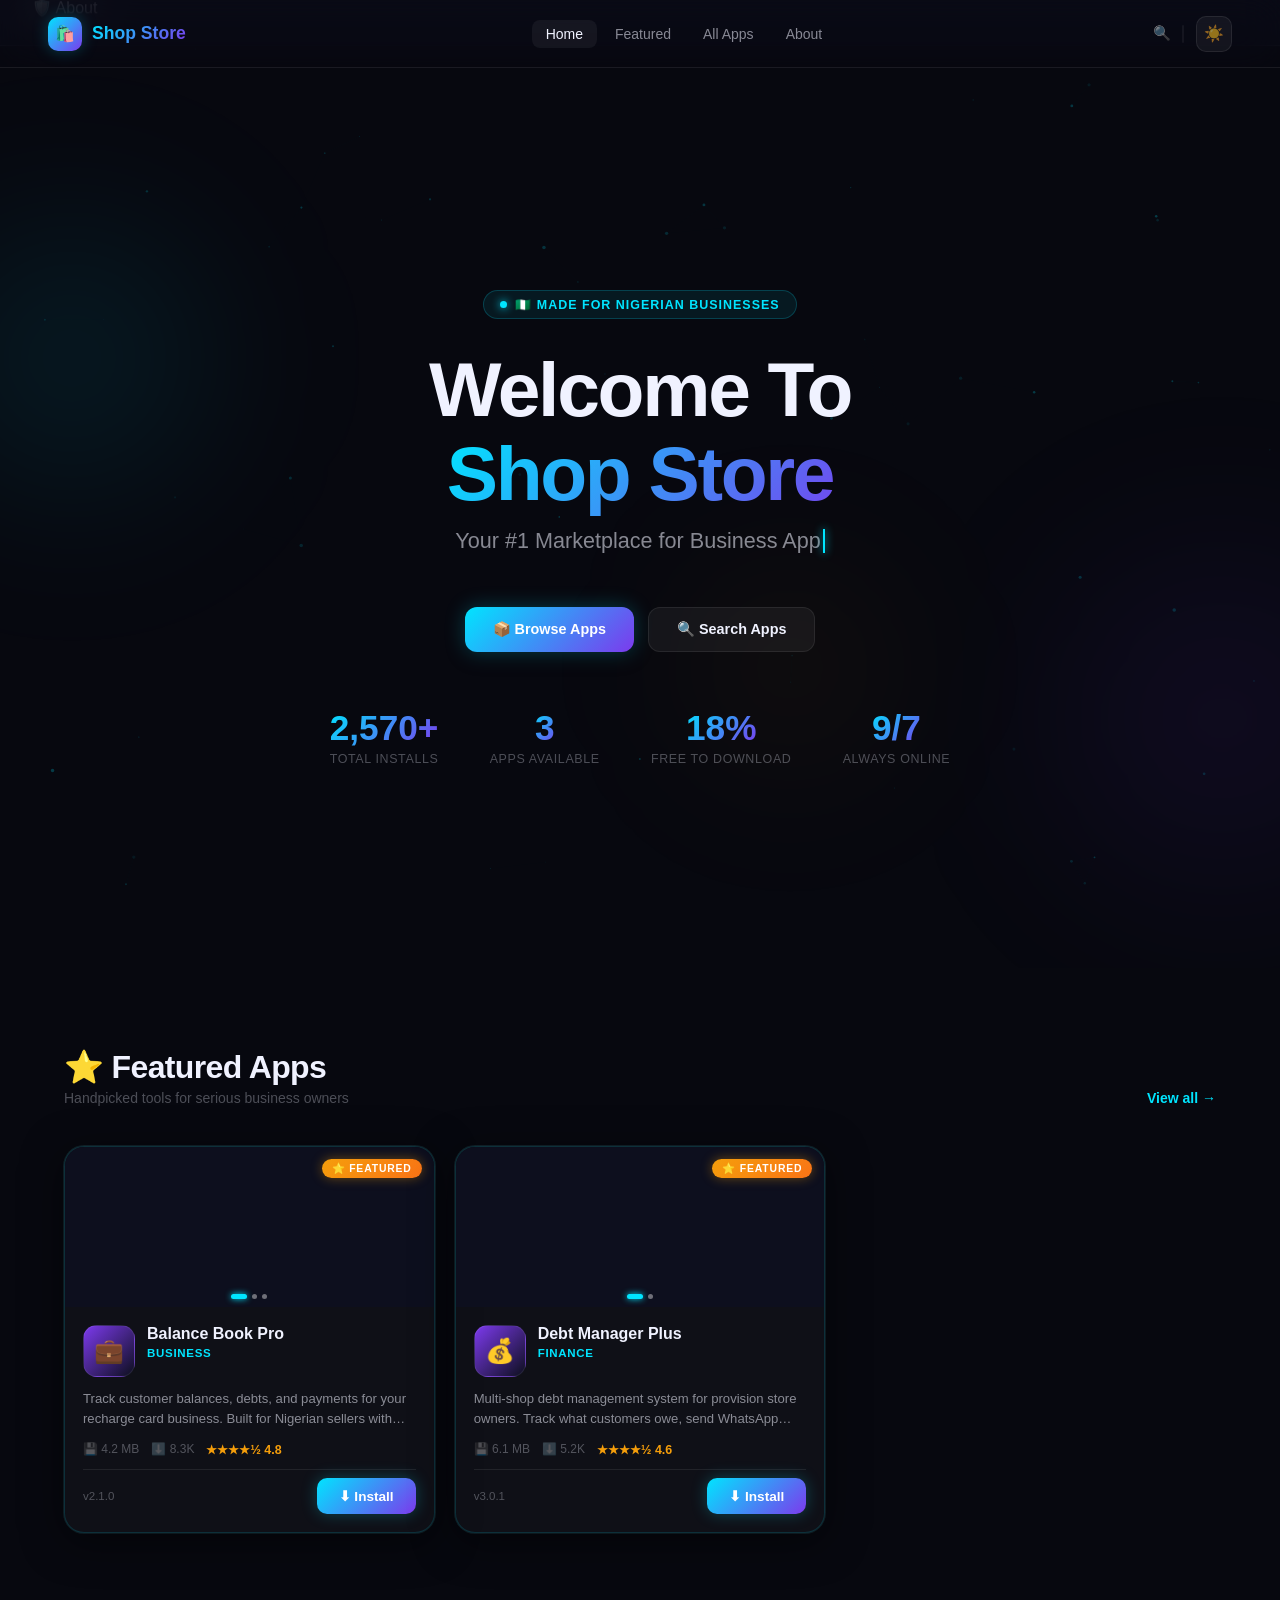
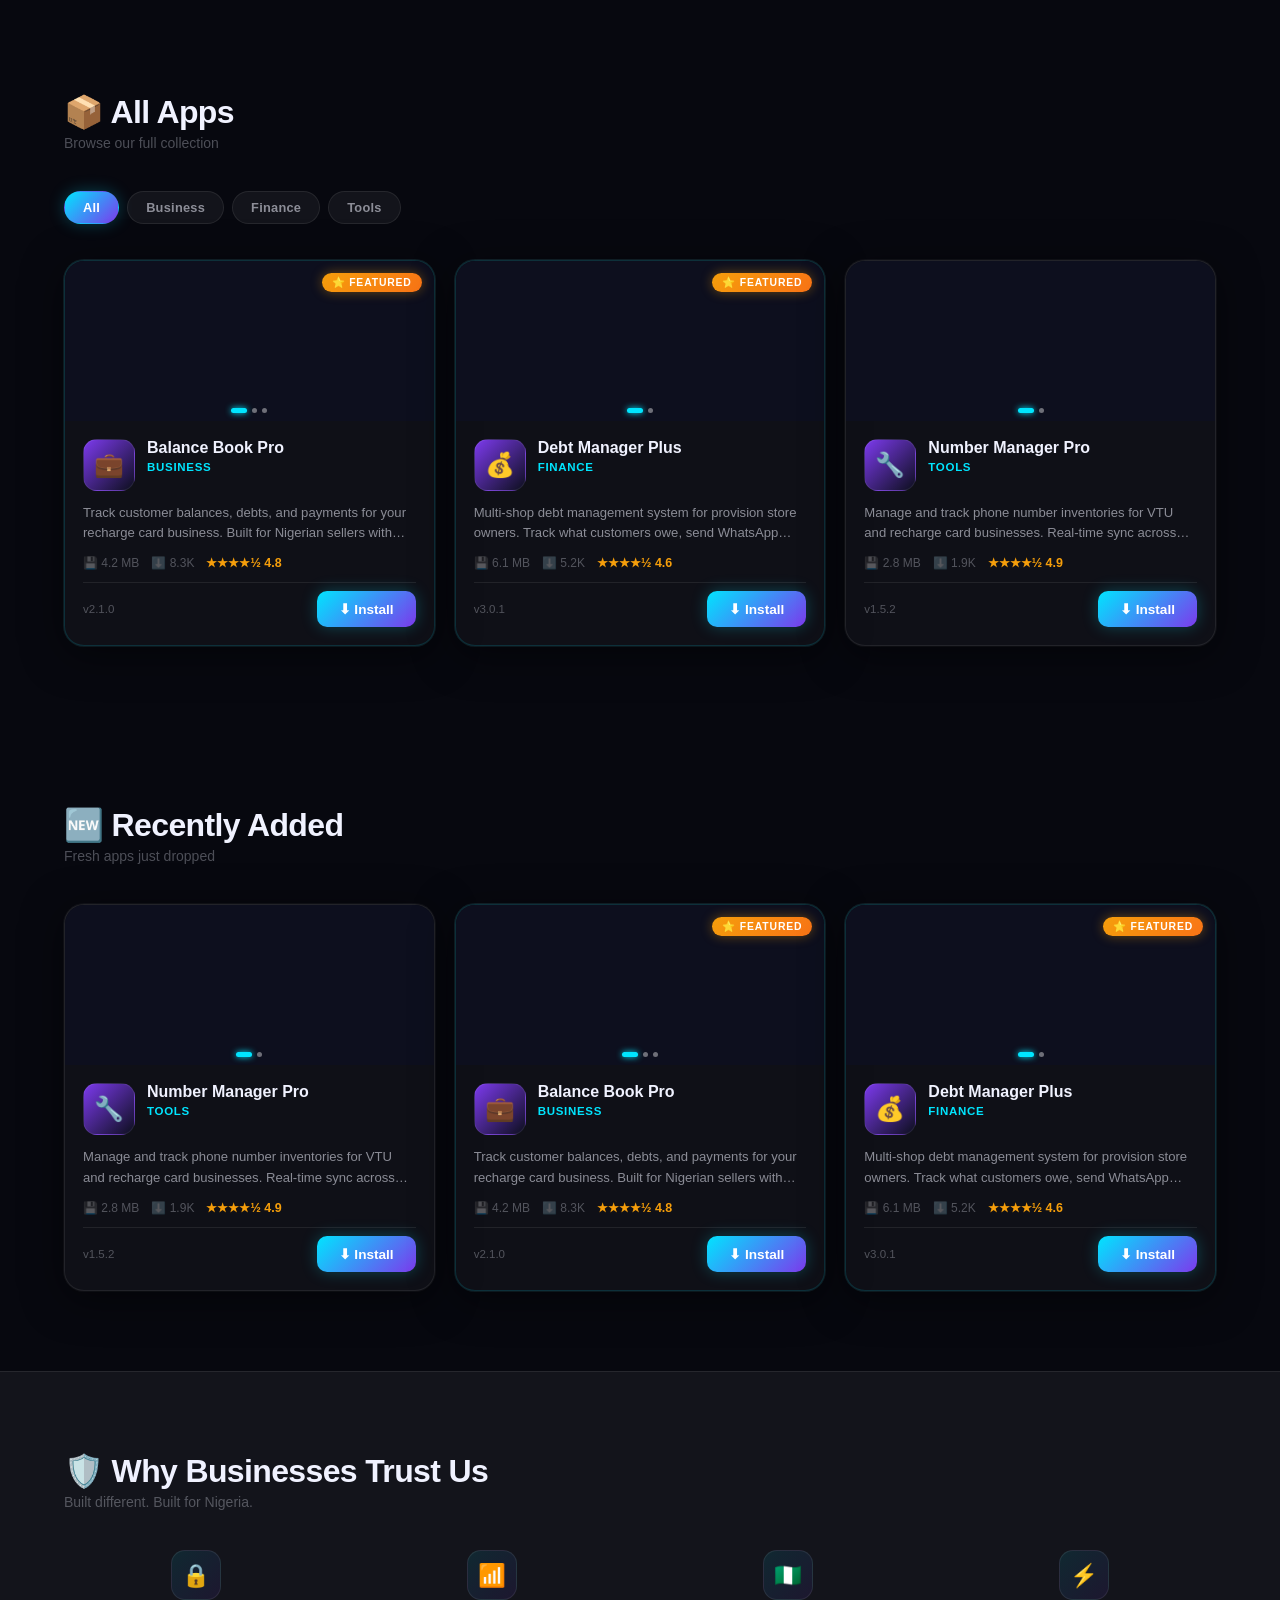
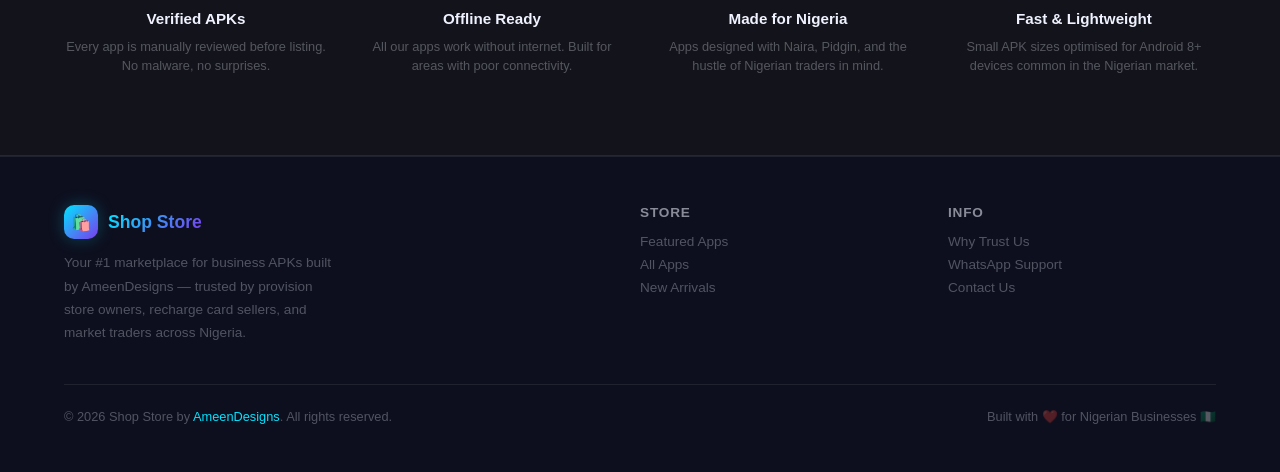
==== index.html @ 2172cccf "Add files via upload" ====
<!DOCTYPE html>
<html lang="en" data-theme="dark">
<head>
  <meta charset="UTF-8" />
  <meta name="viewport" content="width=device-width, initial-scale=1.0" />
  <title>Shop Store — Premium APK Marketplace</title>
  <meta name="description" content="Download trusted business apps for Nigerian provision shop owners, recharge card sellers, and market traders. Fast. Offline-ready. Built for you." />
  <meta name="theme-color" content="#07080f" />

  <!-- PWA / Open Graph -->
  <link rel="manifest" href="./manifest.json" />
  <meta property="og:title" content="Shop Store — Premium APK Marketplace" />
  <meta property="og:description" content="Download trusted business apps built for Nigerian entrepreneurs." />
  <meta property="og:type" content="website" />

  <!-- Favicon -->
  <link rel="icon" href="data:image/svg+xml,<svg xmlns='http://www.w3.org/2000/svg' viewBox='0 0 100 100'><text y='.9em' font-size='90'>🛍️</text></svg>" />

  <!-- Stylesheet -->
  <link rel="stylesheet" href="./assets/css/main.css" />

  <style>
    /* Spin keyframe for install button */
    @keyframes spin { to { transform: rotate(360deg); } }
    /* Upload toast (used in admin) */
    .upload-toast { display:none; padding:12px 18px; border-radius:10px; font-size:0.85rem; font-weight:600; margin-top:16px; }
    .upload-toast.success { background:rgba(16,185,129,0.12); border:1px solid rgba(16,185,129,0.3); color:#10b981; }
    .upload-toast.error { background:rgba(239,68,68,0.12); border:1px solid rgba(239,68,68,0.3); color:#ef4444; }
    /* JSON output */
    #json-output-wrap { display:none; margin-top:20px; }
    #json-output { background:#0a0c16; border:1px solid rgba(0,229,255,0.15); border-radius:10px; padding:16px; font-family:'Share Tech Mono',monospace; font-size:0.75rem; color:#00e5ff; white-space:pre-wrap; word-break:break-all; max-height:300px; overflow-y:auto; }
  </style>
</head>
<body>

<!-- ─── LOADING SCREEN ─── -->
<div id="loading-screen">
  <div class="loader-logo">🛍️ Shop Store</div>
  <div class="loader-bar-wrap"><div class="loader-bar"></div></div>
  <div class="loader-text">Loading marketplace…</div>
</div>

<!-- ─── BACKGROUND CANVAS ─── -->
<canvas id="bg-canvas" aria-hidden="true"></canvas>

<!-- ─── NAVBAR ─── -->
<nav class="navbar" role="navigation" aria-label="Main navigation">
  <div class="nav-brand">
    <div class="nav-logo" aria-hidden="true">🛍️</div>
    <span class="nav-name">Shop Store</span>
  </div>

  <ul class="nav-links" role="list">
    <li><a href="#hero" class="active">Home</a></li>
    <li><a href="#featured">Featured</a></li>
    <li><a href="#all-apps">All Apps</a></li>
    <li><a href="#trust">About</a></li>
  </ul>

  <div class="nav-right">
    <div class="nav-search-wrap">
      <input type="text" class="nav-search" id="nav-search-input" placeholder="Search apps… (Ctrl+K)" aria-label="Search apps" />
      <button class="btn-search open-search" aria-label="Open search">🔍</button>
    </div>
    <button class="btn-theme" aria-label="Toggle theme">☀️</button>
    <button class="hamburger" aria-label="Toggle mobile menu" aria-expanded="false">
      <span></span><span></span><span></span>
    </button>
  </div>
</nav>

<!-- ─── MOBILE NAV ─── -->
<div class="mobile-nav" aria-hidden="true">
  <a href="#hero">🏠 Home</a>
  <a href="#featured">⭐ Featured</a>
  <a href="#all-apps">📦 All Apps</a>
  <a href="#trust">🛡️ About</a>
</div>

<!-- ─── MAIN CONTENT ─── -->
<main>

  <!-- ═══ HERO SECTION ═══ -->
  <section class="hero" id="hero" aria-label="Hero section">
    <div class="hero-orb hero-orb-1" aria-hidden="true"></div>
    <div class="hero-orb hero-orb-2" aria-hidden="true"></div>
    <div class="hero-orb hero-orb-3" aria-hidden="true"></div>

    <div class="hero-badge">
      <span class="hero-badge-dot" aria-hidden="true"></span>
      🇳🇬 Made for Nigerian Businesses
    </div>

    <h1 class="hero-title">
      Welcome To<br>
      <span class="gradient-text">Shop Store</span>
    </h1>

    <p class="hero-typewriter" aria-live="polite">
      <span id="typewriter-text"></span><span class="typewriter-cursor" aria-hidden="true"></span>
    </p>

    <div class="hero-actions">
      <a href="#all-apps" class="btn btn-primary">
        📦 Browse Apps
      </a>
      <button class="btn btn-ghost open-search">
        🔍 Search Apps
      </button>
    </div>

    <div class="hero-stats" aria-label="Store statistics">
      <div class="stat-item">
        <span class="stat-num" data-counter="15420" data-suffix="+">0</span>
        <span class="stat-label">Total Installs</span>
      </div>
      <div class="stat-item">
        <span class="stat-num" data-counter="3" data-suffix="">0</span>
        <span class="stat-label">Apps Available</span>
      </div>
      <div class="stat-item">
        <span class="stat-num" data-counter="100" data-suffix="%">0</span>
        <span class="stat-label">Free to Download</span>
      </div>
      <div class="stat-item">
        <span class="stat-num" data-counter="24" data-suffix="/7">0</span>
        <span class="stat-label">Always Online</span>
      </div>
    </div>
  </section>

  <!-- ═══ FEATURED APPS ═══ -->
  <section id="featured" aria-labelledby="featured-heading">
    <div class="section-header">
      <div>
        <h2 class="section-title" id="featured-heading">⭐ Featured Apps</h2>
        <p class="section-subtitle">Handpicked tools for serious business owners</p>
      </div>
      <a href="#all-apps" class="section-link">View all →</a>
    </div>
    <div class="apps-grid" id="featured-grid" aria-label="Featured apps grid">
      <!-- Dynamically populated -->
    </div>
  </section>

  <!-- ═══ ALL APPS ═══ -->
  <section id="all-apps" aria-labelledby="all-apps-heading">
    <div class="section-header">
      <div>
        <h2 class="section-title" id="all-apps-heading">📦 All Apps</h2>
        <p class="section-subtitle">Browse our full collection</p>
      </div>
    </div>

    <!-- Category Filter -->
    <div class="category-filter" role="group" aria-label="Filter apps by category">
      <!-- Dynamically populated -->
    </div>

    <div class="apps-grid" id="apps-grid" aria-label="All apps grid">
      <!-- Dynamically populated -->
    </div>
  </section>

  <!-- ═══ RECENTLY ADDED ═══ -->
  <section id="recent" aria-labelledby="recent-heading">
    <div class="section-header">
      <div>
        <h2 class="section-title" id="recent-heading">🆕 Recently Added</h2>
        <p class="section-subtitle">Fresh apps just dropped</p>
      </div>
    </div>
    <div class="apps-grid" id="recent-grid" aria-label="Recently added apps">
      <!-- Dynamically populated -->
    </div>
  </section>

  <!-- ═══ TRUST SECTION ═══ -->
  <section id="trust" class="trust-section" aria-labelledby="trust-heading">
    <div class="section-header">
      <div>
        <h2 class="section-title" id="trust-heading">🛡️ Why Businesses Trust Us</h2>
        <p class="section-subtitle">Built different. Built for Nigeria.</p>
      </div>
    </div>
    <div class="trust-grid" role="list">
      <div class="trust-item" role="listitem">
        <div class="trust-icon" aria-hidden="true">🔒</div>
        <div class="trust-title">Verified APKs</div>
        <p class="trust-desc">Every app is manually reviewed before listing. No malware, no surprises.</p>
      </div>
      <div class="trust-item" role="listitem">
        <div class="trust-icon" aria-hidden="true">📶</div>
        <div class="trust-title">Offline Ready</div>
        <p class="trust-desc">All our apps work without internet. Built for areas with poor connectivity.</p>
      </div>
      <div class="trust-item" role="listitem">
        <div class="trust-icon" aria-hidden="true">🇳🇬</div>
        <div class="trust-title">Made for Nigeria</div>
        <p class="trust-desc">Apps designed with Naira, Pidgin, and the hustle of Nigerian traders in mind.</p>
      </div>
      <div class="trust-item" role="listitem">
        <div class="trust-icon" aria-hidden="true">⚡</div>
        <div class="trust-title">Fast & Lightweight</div>
        <p class="trust-desc">Small APK sizes optimised for Android 8+ devices common in the Nigerian market.</p>
      </div>
    </div>
  </section>

</main>

<!-- ─── FOOTER ─── -->
<footer>
  <div class="footer-grid">
    <div class="footer-brand">
      <div class="nav-brand">
        <div class="nav-logo" aria-hidden="true">🛍️</div>
        <span class="nav-name">Shop Store</span>
      </div>
      <p>Your #1 marketplace for business APKs built by AmeenDesigns — trusted by provision store owners, recharge card sellers, and market traders across Nigeria.</p>
    </div>
    <div class="footer-col">
      <h4>Store</h4>
      <a href="#featured">Featured Apps</a>
      <a href="#all-apps">All Apps</a>
      <a href="#recent">New Arrivals</a>
    </div>
    <div class="footer-col">
      <h4>Info</h4>
      <a href="#trust">Why Trust Us</a>
      <a href="https://wa.me/2348000000000" target="_blank" rel="noopener">WhatsApp Support</a>
      <a href="mailto:support@shopstore.ng">Contact Us</a>
    </div>
  </div>
  <div class="footer-bottom">
    <span>© 2026 Shop Store by <a href="https://ameendesigns.com" target="_blank" rel="noopener">AmeenDesigns</a>. All rights reserved.</span>
    <span>Built with ❤️ for Nigerian Businesses 🇳🇬</span>
  </div>
</footer>

<!-- ─── SEARCH OVERLAY ─── -->
<div id="search-overlay" class="search-overlay" role="dialog" aria-modal="true" aria-label="Search apps">
  <div class="search-modal">
    <div class="search-input-wrap">
      <span class="search-icon" aria-hidden="true">🔍</span>
      <input type="text" id="search-main-input" placeholder="Search apps by name, category, or tag…" autocomplete="off" aria-label="Search query" />
    </div>
    <div id="search-results" class="search-results" aria-live="polite" aria-label="Search results">
      <p class="search-empty">Start typing to search apps…</p>
    </div>
  </div>
</div>

<!-- ─── TOAST CONTAINER ─── -->
<div id="toast-container" aria-live="polite" aria-label="Notifications"></div>

<!-- ─── SCRIPTS ─── -->
<script src="./assets/js/main.js"></script>

</body>
</html>
---- assets/css/main.css ----
/* ============================================
   SHOP STORE - Main Stylesheet
   Premium Animated APK Marketplace
   AmeenDesigns © 2026
   ============================================ */

@import url('https://fonts.googleapis.com/css2?family=Fruktur:ital@0;1&family=Metamorphous&display=swap');

/* ─── CSS VARIABLES ─── */
:root {
  --bg-primary: #07080f;
  --bg-secondary: #0d0f1e;
  --bg-card: rgba(255, 255, 255, 0.035);
  --bg-card-hover: rgba(255, 255, 255, 0.065);
  --surface: rgba(255, 255, 255, 0.05);
  --surface-border: rgba(255, 255, 255, 0.08);

  --accent: #00e5ff;
  --accent-glow: rgba(0, 229, 255, 0.25);
  --accent-2: #7c3aed;
  --accent-2-glow: rgba(124, 58, 237, 0.3);
  --accent-3: #f59e0b;
  --success: #10b981;
  --danger: #ef4444;

  --text-primary: #f0f2ff;
  --text-secondary: rgba(240, 242, 255, 0.55);
  --text-muted: rgba(240, 242, 255, 0.3);

  --font-display: 'Syne', sans-serif;
  --font-body: 'DM Sans', sans-serif;

  --radius-sm: 8px;
  --radius-md: 14px;
  --radius-lg: 20px;
  --radius-xl: 28px;

  --shadow-card: 0 8px 40px rgba(0, 0, 0, 0.5), 0 0 0 1px rgba(255,255,255,0.05);
  --shadow-glow: 0 0 30px var(--accent-glow), 0 0 60px rgba(0, 229, 255, 0.1);

  --transition: all 0.3s cubic-bezier(0.4, 0, 0.2, 1);
  --transition-slow: all 0.6s cubic-bezier(0.4, 0, 0.2, 1);

  --nav-height: 68px;
}

/* LIGHT MODE */
[data-theme="light"] {
  --bg-primary: #f4f6fc;
  --bg-secondary: #eaecf8;
  --bg-card: rgba(255, 255, 255, 0.7);
  --bg-card-hover: rgba(255, 255, 255, 0.95);
  --surface: rgba(0, 0, 0, 0.04);
  --surface-border: rgba(0, 0, 0, 0.08);
  --text-primary: #0d0f1e;
  --text-secondary: rgba(13, 15, 30, 0.6);
  --text-muted: rgba(13, 15, 30, 0.35);
  --shadow-card: 0 4px 30px rgba(0,0,0,0.1), 0 0 0 1px rgba(0,0,0,0.05);
}

/* ─── RESET & BASE ─── */
*, *::before, *::after { box-sizing: border-box; margin: 0; padding: 0; }
html { scroll-behavior: smooth; font-size: 16px; }
body {
  font-family: var(--font-body);
  background: var(--bg-primary);
  color: var(--text-primary);
  min-height: 100vh;
  overflow-x: hidden;
  transition: background 0.4s, color 0.4s;
}
img { max-width: 100%; display: block; }
a { text-decoration: none; color: inherit; }
ul { list-style: none; }
button { cursor: pointer; border: none; background: none; font-family: var(--font-body); }
input, select, textarea { font-family: var(--font-body); }

/* ─── SCROLLBAR ─── */
::-webkit-scrollbar { width: 5px; }
::-webkit-scrollbar-track { background: var(--bg-secondary); }
::-webkit-scrollbar-thumb { background: var(--accent-2); border-radius: 10px; }
::-webkit-scrollbar-thumb:hover { background: var(--accent); }

/* ─── LOADING SCREEN ─── */
#loading-screen {
  position: fixed;
  inset: 0;
  background: var(--bg-primary);
  z-index: 9999;
  display: flex;
  flex-direction: column;
  align-items: center;
  justify-content: center;
  gap: 24px;
  transition: opacity 0.6s ease, visibility 0.6s ease;
}
#loading-screen.hidden {
  opacity: 0;
  visibility: hidden;
  pointer-events: none;
}
.loader-logo {
  font-family: var(--font-display);
  font-size: 2rem;
  font-weight: 800;
  background: linear-gradient(135deg, var(--accent), var(--accent-2));
  -webkit-background-clip: text;
  -webkit-text-fill-color: transparent;
  background-clip: text;
  animation: pulse-logo 1.5s ease-in-out infinite;
}
@keyframes pulse-logo {
  0%, 100% { opacity: 1; }
  50% { opacity: 0.5; }
}
.loader-bar-wrap {
  width: 220px;
  height: 3px;
  background: var(--surface-border);
  border-radius: 10px;
  overflow: hidden;
}
.loader-bar {
  height: 100%;
  width: 0%;
  background: linear-gradient(90deg, var(--accent), var(--accent-2));
  border-radius: 10px;
  animation: load-bar 1.8s ease forwards;
  box-shadow: 0 0 12px var(--accent-glow);
}
@keyframes load-bar {
  0% { width: 0%; }
  40% { width: 60%; }
  80% { width: 85%; }
  100% { width: 100%; }
}
.loader-text {
  font-size: 0.75rem;
  color: var(--text-muted);
  letter-spacing: 0.15em;
  text-transform: uppercase;
  animation: blink 1s step-end infinite;
}
@keyframes blink { 50% { opacity: 0; } }

/* ─── BACKGROUND PARTICLES ─── */
#bg-canvas {
  position: fixed;
  inset: 0;
  z-index: 0;
  pointer-events: none;
  opacity: 0.4;
}

/* ─── NAVBAR ─── */
.navbar {
  position: fixed;
  top: 0; left: 0; right: 0;
  height: var(--nav-height);
  z-index: 100;
  padding: 0 clamp(16px, 4vw, 48px);
  display: flex;
  align-items: center;
  justify-content: space-between;
  background: rgba(7, 8, 15, 0.6);
  backdrop-filter: blur(20px);
  -webkit-backdrop-filter: blur(20px);
  border-bottom: 1px solid var(--surface-border);
  transition: var(--transition);
}
[data-theme="light"] .navbar {
  background: rgba(244, 246, 252, 0.7);
}
.nav-brand {
  display: flex;
  align-items: center;
  gap: 10px;
}
.nav-logo {
  width: 34px;
  height: 34px;
  background: linear-gradient(135deg, var(--accent), var(--accent-2));
  border-radius: 10px;
  display: flex;
  align-items: center;
  justify-content: center;
  font-size: 1rem;
  box-shadow: 0 0 16px var(--accent-glow);
  animation: logo-float 4s ease-in-out infinite;
}
@keyframes logo-float {
  0%, 100% { transform: translateY(0); box-shadow: 0 0 16px var(--accent-glow); }
  50% { transform: translateY(-3px); box-shadow: 0 0 28px var(--accent-glow); }
}
.nav-name {
  font-family: var(--font-display);
  font-weight: 800;
  font-size: 1.1rem;
  background: linear-gradient(135deg, var(--accent), var(--accent-2));
  -webkit-background-clip: text;
  -webkit-text-fill-color: transparent;
  background-clip: text;
}
.nav-links {
  display: flex;
  align-items: center;
  gap: 4px;
}
.nav-links a {
  padding: 6px 14px;
  border-radius: 8px;
  font-size: 0.875rem;
  font-weight: 500;
  color: var(--text-secondary);
  transition: var(--transition);
}
.nav-links a:hover, .nav-links a.active {
  color: var(--text-primary);
  background: var(--surface);
}
.nav-right {
  display: flex;
  align-items: center;
  gap: 12px;
}
.btn-theme {
  width: 36px; height: 36px;
  border-radius: 10px;
  background: var(--surface);
  border: 1px solid var(--surface-border);
  color: var(--text-secondary);
  display: flex; align-items: center; justify-content: center;
  font-size: 1rem;
  transition: var(--transition);
}
.btn-theme:hover {
  color: var(--accent);
  border-color: var(--accent);
  box-shadow: 0 0 12px var(--accent-glow);
}
.nav-search-wrap {
  position: relative;
  display: flex;
  align-items: center;
}
.nav-search {
  width: 0;
  padding: 0;
  border: 1px solid transparent;
  background: var(--surface);
  border-radius: 10px;
  color: var(--text-primary);
  font-size: 0.875rem;
  transition: var(--transition-slow);
  overflow: hidden;
}
.nav-search.open {
  width: 220px;
  padding: 8px 36px 8px 14px;
  border-color: var(--accent);
  box-shadow: 0 0 12px var(--accent-glow);
}
.nav-search::placeholder { color: var(--text-muted); }
.btn-search {
  position: absolute;
  right: 8px;
  width: 28px; height: 28px;
  display: flex; align-items: center; justify-content: center;
  color: var(--text-secondary);
  font-size: 0.9rem;
  transition: var(--transition);
}
.btn-search:hover { color: var(--accent); }
.hamburger {
  display: none;
  flex-direction: column;
  gap: 5px;
  padding: 6px;
  border-radius: 8px;
  background: var(--surface);
}
.hamburger span {
  width: 20px; height: 2px;
  background: var(--text-primary);
  border-radius: 2px;
  transition: var(--transition);
  display: block;
}

/* ─── MOBILE NAV DRAWER ─── */
.mobile-nav {
  position: fixed;
  top: var(--nav-height); left: 0; right: 0;
  background: var(--bg-secondary);
  border-bottom: 1px solid var(--surface-border);
  padding: 16px;
  display: flex;
  flex-direction: column;
  gap: 4px;
  transform: translateY(-110%);
  transition: var(--transition-slow);
  z-index: 99;
  backdrop-filter: blur(20px);
}
.mobile-nav.open { transform: translateY(0); }
.mobile-nav a {
  padding: 12px 16px;
  border-radius: 10px;
  font-weight: 500;
  color: var(--text-secondary);
  transition: var(--transition);
}
.mobile-nav a:hover { background: var(--surface); color: var(--text-primary); }

/* ─── MAIN LAYOUT ─── */
main {
  position: relative;
  z-index: 1;
  padding-top: var(--nav-height);
}

/* ─── HERO SECTION ─── */
.hero {
  min-height: 100vh;
  display: flex;
  flex-direction: column;
  align-items: center;
  justify-content: center;
  text-align: center;
  padding: 80px clamp(16px, 5vw, 80px) 60px;
  position: relative;
  overflow: hidden;
}
.hero-badge {
  display: inline-flex;
  align-items: center;
  gap: 8px;
  padding: 6px 16px;
  background: rgba(0, 229, 255, 0.08);
  border: 1px solid rgba(0, 229, 255, 0.2);
  border-radius: 100px;
  font-size: 0.78rem;
  font-weight: 600;
  letter-spacing: 0.08em;
  color: var(--accent);
  text-transform: uppercase;
  margin-bottom: 28px;
  animation: badge-in 0.6s ease both;
}
.hero-badge-dot {
  width: 7px; height: 7px;
  background: var(--accent);
  border-radius: 50%;
  animation: ping 1.5s ease infinite;
  box-shadow: 0 0 8px var(--accent);
}
@keyframes ping {
  0%, 100% { transform: scale(1); opacity: 1; }
  50% { transform: scale(1.4); opacity: 0.6; }
}
@keyframes badge-in {
  from { opacity: 0; transform: translateY(20px); }
  to { opacity: 1; transform: translateY(0); }
}
.hero-title {
  font-family: var(--font-display);
  font-size: clamp(2.4rem, 6vw, 5rem);
  font-weight: 800;
  line-height: 1.1;
  letter-spacing: -0.03em;
  margin-bottom: 12px;
  animation: hero-title-in 0.8s ease both 0.2s;
}
@keyframes hero-title-in {
  from { opacity: 0; transform: translateY(30px); }
  to { opacity: 1; transform: translateY(0); }
}
.hero-title .gradient-text {
  background: linear-gradient(135deg, var(--accent) 0%, var(--accent-2) 60%, var(--accent-3) 100%);
  -webkit-background-clip: text;
  -webkit-text-fill-color: transparent;
  background-clip: text;
  background-size: 200% auto;
  animation: gradient-shift 4s ease infinite;
}
@keyframes gradient-shift {
  0% { background-position: 0% center; }
  50% { background-position: 100% center; }
  100% { background-position: 0% center; }
}
.hero-typewriter {
  font-size: clamp(1rem, 2.5vw, 1.35rem);
  color: var(--text-secondary);
  font-weight: 400;
  min-height: 2em;
  margin-bottom: 36px;
  animation: hero-title-in 0.8s ease both 0.4s;
}
.typewriter-cursor {
  display: inline-block;
  width: 2px;
  height: 1.1em;
  background: var(--accent);
  margin-left: 2px;
  vertical-align: text-bottom;
  animation: cursor-blink 0.8s step-end infinite;
  box-shadow: 0 0 8px var(--accent);
}
@keyframes cursor-blink { 0%, 100% { opacity: 1; } 50% { opacity: 0; } }

.hero-actions {
  display: flex;
  gap: 14px;
  flex-wrap: wrap;
  justify-content: center;
  margin-bottom: 56px;
  animation: hero-title-in 0.8s ease both 0.5s;
}

/* ─── BUTTONS ─── */
.btn {
  display: inline-flex;
  align-items: center;
  gap: 8px;
  padding: 13px 28px;
  border-radius: 12px;
  font-size: 0.9rem;
  font-weight: 600;
  transition: var(--transition);
  position: relative;
  overflow: hidden;
}
.btn::after {
  content: '';
  position: absolute;
  inset: 0;
  background: rgba(255,255,255,0.08);
  opacity: 0;
  transition: var(--transition);
}
.btn:hover::after { opacity: 1; }

.btn-primary {
  background: linear-gradient(135deg, var(--accent), var(--accent-2));
  color: #fff;
  box-shadow: 0 0 20px var(--accent-glow), 0 4px 20px rgba(0,0,0,0.3);
}
.btn-primary:hover {
  transform: translateY(-2px);
  box-shadow: 0 0 35px var(--accent-glow), 0 8px 30px rgba(0,0,0,0.3);
}
.btn-primary:active { transform: translateY(0); }

.btn-ghost {
  background: var(--surface);
  border: 1px solid var(--surface-border);
  color: var(--text-primary);
}
.btn-ghost:hover {
  border-color: var(--accent);
  color: var(--accent);
  box-shadow: 0 0 16px var(--accent-glow);
  transform: translateY(-2px);
}

.btn-install {
  padding: 10px 22px;
  font-size: 0.85rem;
  background: linear-gradient(135deg, var(--accent), var(--accent-2));
  color: #fff;
  border-radius: 10px;
  font-weight: 600;
  box-shadow: 0 0 16px var(--accent-glow);
  transition: var(--transition);
  display: inline-flex;
  align-items: center;
  gap: 7px;
}
.btn-install:hover {
  transform: translateY(-2px) scale(1.02);
  box-shadow: 0 0 28px var(--accent-glow);
}
.btn-install:active { transform: scale(0.97); }
.btn-install.installing {
  opacity: 0.7;
  pointer-events: none;
}

/* ─── HERO STATS ─── */
.hero-stats {
  display: flex;
  gap: clamp(24px, 4vw, 60px);
  flex-wrap: wrap;
  justify-content: center;
  animation: hero-title-in 0.8s ease both 0.7s;
}
.stat-item {
  display: flex;
  flex-direction: column;
  align-items: center;
  gap: 4px;
}
.stat-num {
  font-family: var(--font-display);
  font-size: clamp(1.6rem, 3vw, 2.2rem);
  font-weight: 800;
  background: linear-gradient(135deg, var(--accent), var(--accent-2));
  -webkit-background-clip: text;
  -webkit-text-fill-color: transparent;
  background-clip: text;
}
.stat-label {
  font-size: 0.78rem;
  color: var(--text-muted);
  letter-spacing: 0.05em;
  text-transform: uppercase;
  font-weight: 500;
}

/* Floating orbs in hero */
.hero-orb {
  position: absolute;
  border-radius: 50%;
  filter: blur(80px);
  pointer-events: none;
  animation: orb-float 8s ease-in-out infinite;
}
.hero-orb-1 {
  width: 400px; height: 400px;
  background: radial-gradient(circle, rgba(0, 229, 255, 0.12) 0%, transparent 70%);
  top: 10%; left: -10%;
}
.hero-orb-2 {
  width: 500px; height: 500px;
  background: radial-gradient(circle, rgba(124, 58, 237, 0.1) 0%, transparent 70%);
  bottom: 0; right: -15%;
  animation-delay: -3s;
}
.hero-orb-3 {
  width: 300px; height: 300px;
  background: radial-gradient(circle, rgba(245, 158, 11, 0.08) 0%, transparent 70%);
  top: 50%; left: 50%;
  animation-delay: -5s;
}
@keyframes orb-float {
  0%, 100% { transform: translate(0, 0) scale(1); }
  33% { transform: translate(30px, -20px) scale(1.05); }
  66% { transform: translate(-20px, 30px) scale(0.95); }
}

/* ─── SECTION LAYOUT ─── */
section {
  padding: 80px clamp(16px, 5vw, 80px);
  position: relative;
  z-index: 1;
}
.section-header {
  display: flex;
  align-items: flex-end;
  justify-content: space-between;
  margin-bottom: 40px;
  flex-wrap: wrap;
  gap: 16px;
}
.section-title {
  font-family: var(--font-display);
  font-size: clamp(1.5rem, 3vw, 2rem);
  font-weight: 700;
  letter-spacing: -0.02em;
}
.section-subtitle {
  font-size: 0.875rem;
  color: var(--text-muted);
  margin-top: 4px;
}
.section-link {
  font-size: 0.875rem;
  color: var(--accent);
  font-weight: 600;
  display: flex;
  align-items: center;
  gap: 6px;
  transition: var(--transition);
}
.section-link:hover { gap: 10px; }

/* ─── CATEGORY FILTER ─── */
.category-filter {
  display: flex;
  gap: 8px;
  flex-wrap: wrap;
  margin-bottom: 36px;
}
.cat-btn {
  padding: 8px 18px;
  border-radius: 100px;
  font-size: 0.8rem;
  font-weight: 600;
  background: var(--surface);
  border: 1px solid var(--surface-border);
  color: var(--text-secondary);
  transition: var(--transition);
  letter-spacing: 0.02em;
}
.cat-btn:hover {
  border-color: var(--accent);
  color: var(--accent);
}
.cat-btn.active {
  background: linear-gradient(135deg, var(--accent), var(--accent-2));
  border-color: transparent;
  color: #fff;
  box-shadow: 0 0 16px var(--accent-glow);
}

/* ─── APP GRID ─── */
.apps-grid {
  display: grid;
  grid-template-columns: repeat(auto-fill, minmax(300px, 1fr));
  gap: 20px;
}

/* ─── APP CARD ─── */
.app-card {
  background: var(--bg-card);
  border: 1px solid var(--surface-border);
  border-radius: var(--radius-lg);
  overflow: hidden;
  transition: var(--transition);
  box-shadow: var(--shadow-card);
  animation: card-in 0.5s ease both;
  position: relative;
}
.app-card::before {
  content: '';
  position: absolute;
  inset: 0;
  background: linear-gradient(135deg, rgba(0,229,255,0.04) 0%, transparent 60%);
  opacity: 0;
  transition: var(--transition);
  pointer-events: none;
}
.app-card:hover {
  transform: translateY(-6px);
  border-color: rgba(0, 229, 255, 0.2);
  box-shadow: var(--shadow-card), 0 0 40px rgba(0, 229, 255, 0.08);
  background: var(--bg-card-hover);
}
.app-card:hover::before { opacity: 1; }
@keyframes card-in {
  from { opacity: 0; transform: translateY(24px); }
  to { opacity: 1; transform: translateY(0); }
}

/* Screenshot slider inside card */
.card-screenshots {
  position: relative;
  height: 160px;
  overflow: hidden;
  background: var(--bg-secondary);
}
.card-screenshots img {
  position: absolute;
  inset: 0;
  width: 100%;
  height: 100%;
  object-fit: cover;
  opacity: 0;
  transition: opacity 0.7s ease;
}
.card-screenshots img.active { opacity: 1; }
.card-screenshots .no-screenshot {
  position: absolute;
  inset: 0;
  display: flex;
  align-items: center;
  justify-content: center;
  background: linear-gradient(135deg, var(--bg-secondary), var(--bg-primary));
  font-size: 3rem;
  opacity: 0.3;
}
.screenshot-dots {
  position: absolute;
  bottom: 8px;
  left: 50%;
  transform: translateX(-50%);
  display: flex;
  gap: 5px;
  z-index: 2;
}
.ss-dot {
  width: 5px; height: 5px;
  border-radius: 50%;
  background: rgba(255,255,255,0.4);
  transition: var(--transition);
}
.ss-dot.active {
  background: var(--accent);
  box-shadow: 0 0 6px var(--accent);
  width: 16px;
  border-radius: 3px;
}

.card-body {
  padding: 18px;
  display: flex;
  flex-direction: column;
  gap: 12px;
}
.card-header-row {
  display: flex;
  align-items: flex-start;
  gap: 12px;
}
.card-icon {
  width: 52px; height: 52px;
  border-radius: 14px;
  object-fit: cover;
  border: 1px solid var(--surface-border);
  flex-shrink: 0;
  background: linear-gradient(135deg, var(--accent-2), var(--bg-secondary));
  display: flex;
  align-items: center;
  justify-content: center;
  font-size: 1.5rem;
  overflow: hidden;
}
.card-icon img { width: 100%; height: 100%; object-fit: cover; }
.card-icon-fallback {
  width: 52px; height: 52px;
  border-radius: 14px;
  background: linear-gradient(135deg, var(--accent-2), var(--accent));
  display: flex;
  align-items: center;
  justify-content: center;
  font-size: 1.4rem;
  flex-shrink: 0;
}
.card-info { flex: 1; min-width: 0; }
.card-name {
  font-family: var(--font-display);
  font-weight: 700;
  font-size: 1rem;
  white-space: nowrap;
  overflow: hidden;
  text-overflow: ellipsis;
  margin-bottom: 4px;
}
.card-category {
  font-size: 0.72rem;
  color: var(--accent);
  font-weight: 600;
  letter-spacing: 0.06em;
  text-transform: uppercase;
}
.card-desc {
  font-size: 0.82rem;
  color: var(--text-secondary);
  line-height: 1.55;
  display: -webkit-box;
  -webkit-line-clamp: 2;
  -webkit-box-orient: vertical;
  overflow: hidden;
}
.card-meta {
  display: flex;
  gap: 12px;
  font-size: 0.75rem;
  color: var(--text-muted);
}
.card-meta span {
  display: flex;
  align-items: center;
  gap: 4px;
}
.card-rating {
  display: flex;
  align-items: center;
  gap: 4px;
  font-size: 0.78rem;
  font-weight: 600;
  color: var(--accent-3);
}
.card-footer {
  display: flex;
  align-items: center;
  justify-content: space-between;
  padding-top: 8px;
  border-top: 1px solid var(--surface-border);
}
.card-version {
  font-size: 0.72rem;
  color: var(--text-muted);
  font-weight: 500;
}
.featured-badge {
  position: absolute;
  top: 12px;
  right: 12px;
  padding: 3px 10px;
  background: linear-gradient(135deg, var(--accent-3), #f97316);
  border-radius: 100px;
  font-size: 0.65rem;
  font-weight: 700;
  color: #fff;
  letter-spacing: 0.08em;
  text-transform: uppercase;
  z-index: 2;
  box-shadow: 0 0 12px rgba(245,158,11,0.4);
}

/* ─── SKELETON LOADING ─── */
.skeleton {
  background: linear-gradient(90deg, var(--surface) 25%, rgba(255,255,255,0.06) 50%, var(--surface) 75%);
  background-size: 200% 100%;
  animation: skeleton-shimmer 1.5s infinite;
  border-radius: var(--radius-sm);
}
@keyframes skeleton-shimmer {
  from { background-position: 200% 0; }
  to { background-position: -200% 0; }
}
.skeleton-card {
  background: var(--bg-card);
  border: 1px solid var(--surface-border);
  border-radius: var(--radius-lg);
  overflow: hidden;
}
.sk-image { height: 160px; }
.sk-body { padding: 18px; display: flex; flex-direction: column; gap: 10px; }
.sk-row { display: flex; gap: 10px; }
.sk-icon { width: 52px; height: 52px; border-radius: 14px; }
.sk-lines { flex: 1; display: flex; flex-direction: column; gap: 6px; }
.sk-line { height: 12px; }
.sk-line.short { width: 60%; }
.sk-line.shorter { width: 40%; }
.sk-desc { height: 10px; }
.sk-btn { height: 38px; border-radius: 10px; }

/* ─── TRUST SECTION ─── */
.trust-section {
  background: var(--surface);
  border-top: 1px solid var(--surface-border);
  border-bottom: 1px solid var(--surface-border);
}
.trust-grid {
  display: grid;
  grid-template-columns: repeat(auto-fit, minmax(200px, 1fr));
  gap: 32px;
  text-align: center;
}
.trust-item { display: flex; flex-direction: column; align-items: center; gap: 10px; }
.trust-icon {
  width: 50px; height: 50px;
  border-radius: 14px;
  background: linear-gradient(135deg, rgba(0,229,255,0.1), rgba(124,58,237,0.1));
  border: 1px solid var(--surface-border);
  display: flex;
  align-items: center;
  justify-content: center;
  font-size: 1.4rem;
}
.trust-title {
  font-family: var(--font-display);
  font-weight: 700;
  font-size: 0.95rem;
}
.trust-desc { font-size: 0.8rem; color: var(--text-muted); line-height: 1.5; }

/* ─── SEARCH MODAL ─── */
.search-overlay {
  position: fixed;
  inset: 0;
  background: rgba(7, 8, 15, 0.85);
  z-index: 200;
  display: flex;
  align-items: flex-start;
  justify-content: center;
  padding-top: 80px;
  opacity: 0;
  visibility: hidden;
  transition: var(--transition);
  backdrop-filter: blur(8px);
}
.search-overlay.open { opacity: 1; visibility: visible; }
.search-modal {
  background: var(--bg-secondary);
  border: 1px solid var(--surface-border);
  border-radius: var(--radius-xl);
  padding: 24px;
  width: min(600px, 92vw);
  transform: translateY(-20px);
  transition: var(--transition);
}
.search-overlay.open .search-modal { transform: translateY(0); }
.search-input-wrap {
  display: flex;
  align-items: center;
  gap: 12px;
  padding: 12px 16px;
  background: var(--surface);
  border: 1px solid var(--surface-border);
  border-radius: var(--radius-md);
  margin-bottom: 16px;
}
.search-input-wrap:focus-within {
  border-color: var(--accent);
  box-shadow: 0 0 16px var(--accent-glow);
}
.search-input-wrap input {
  flex: 1;
  background: none;
  border: none;
  outline: none;
  font-size: 1rem;
  color: var(--text-primary);
}
.search-icon { color: var(--text-muted); font-size: 1rem; }
.search-results { display: flex; flex-direction: column; gap: 8px; max-height: 300px; overflow-y: auto; }
.search-result-item {
  display: flex;
  align-items: center;
  gap: 12px;
  padding: 10px 12px;
  border-radius: var(--radius-md);
  cursor: pointer;
  transition: var(--transition);
}
.search-result-item:hover { background: var(--surface); }
.search-result-icon {
  width: 40px; height: 40px;
  border-radius: 10px;
  background: linear-gradient(135deg, var(--accent-2), var(--accent));
  display: flex; align-items: center; justify-content: center;
  font-size: 1.2rem;
  flex-shrink: 0;
}
.search-result-name { font-weight: 600; font-size: 0.9rem; }
.search-result-cat { font-size: 0.75rem; color: var(--text-muted); }
.search-empty {
  text-align: center;
  padding: 32px;
  color: var(--text-muted);
  font-size: 0.875rem;
}

/* ─── TOAST NOTIFICATIONS ─── */
#toast-container {
  position: fixed;
  bottom: 24px;
  right: 24px;
  z-index: 999;
  display: flex;
  flex-direction: column;
  gap: 10px;
  pointer-events: none;
}
.toast {
  display: flex;
  align-items: center;
  gap: 12px;
  padding: 14px 18px;
  background: var(--bg-secondary);
  border: 1px solid var(--surface-border);
  border-radius: var(--radius-md);
  box-shadow: 0 8px 30px rgba(0,0,0,0.4);
  min-width: 260px;
  max-width: 360px;
  pointer-events: all;
  animation: toast-in 0.4s cubic-bezier(0.4, 0, 0.2, 1) both;
  backdrop-filter: blur(12px);
}
.toast.removing { animation: toast-out 0.3s ease both; }
@keyframes toast-in {
  from { opacity: 0; transform: translateX(30px) scale(0.95); }
  to { opacity: 1; transform: translateX(0) scale(1); }
}
@keyframes toast-out {
  to { opacity: 0; transform: translateX(30px) scale(0.95); }
}
.toast-icon { font-size: 1.2rem; flex-shrink: 0; }
.toast-content { flex: 1; }
.toast-title { font-weight: 600; font-size: 0.875rem; }
.toast-msg { font-size: 0.78rem; color: var(--text-muted); }
.toast.success { border-left: 3px solid var(--success); }
.toast.error { border-left: 3px solid var(--danger); }
.toast.info { border-left: 3px solid var(--accent); }
.toast.warning { border-left: 3px solid var(--accent-3); }

/* ─── FOOTER ─── */
footer {
  background: var(--bg-secondary);
  border-top: 1px solid var(--surface-border);
  padding: 48px clamp(16px, 5vw, 80px);
  position: relative;
  z-index: 1;
}
.footer-grid {
  display: grid;
  grid-template-columns: 2fr 1fr 1fr;
  gap: 40px;
  margin-bottom: 40px;
}
.footer-brand p {
  font-size: 0.85rem;
  color: var(--text-muted);
  line-height: 1.7;
  margin-top: 12px;
  max-width: 280px;
}
.footer-col h4 {
  font-family: var(--font-display);
  font-size: 0.85rem;
  font-weight: 700;
  letter-spacing: 0.06em;
  text-transform: uppercase;
  color: var(--text-secondary);
  margin-bottom: 14px;
}
.footer-col a {
  display: block;
  font-size: 0.85rem;
  color: var(--text-muted);
  margin-bottom: 8px;
  transition: var(--transition);
}
.footer-col a:hover { color: var(--accent); }
.footer-bottom {
  border-top: 1px solid var(--surface-border);
  padding-top: 24px;
  display: flex;
  justify-content: space-between;
  align-items: center;
  font-size: 0.8rem;
  color: var(--text-muted);
  flex-wrap: wrap;
  gap: 12px;
}
.footer-bottom a { color: var(--accent); }

/* ─── OFFLINE PAGE ─── */
.offline-wrap {
  min-height: 100vh;
  display: flex;
  flex-direction: column;
  align-items: center;
  justify-content: center;
  text-align: center;
  padding: 40px 20px;
  gap: 20px;
}
.offline-icon { font-size: 4rem; animation: orb-float 3s ease infinite; }
.offline-title {
  font-family: var(--font-display);
  font-size: 1.8rem;
  font-weight: 800;
}
.offline-desc { color: var(--text-muted); max-width: 360px; line-height: 1.6; }

/* ─── EMPTY STATE ─── */
.empty-state {
  display: flex;
  flex-direction: column;
  align-items: center;
  justify-content: center;
  padding: 80px 20px;
  gap: 16px;
  text-align: center;
  color: var(--text-muted);
}
.empty-state-icon { font-size: 3.5rem; opacity: 0.4; }
.empty-state h3 { font-family: var(--font-display); font-size: 1.2rem; color: var(--text-secondary); }
.empty-state p { font-size: 0.85rem; max-width: 300px; line-height: 1.6; }

/* ─── RESPONSIVE ─── */
@media (max-width: 768px) {
  .nav-links { display: none; }
  .hamburger { display: flex; }
  .footer-grid { grid-template-columns: 1fr; }
  .apps-grid { grid-template-columns: 1fr; }
  .hero-stats { gap: 24px; }
}
@media (max-width: 480px) {
  .hero-actions { flex-direction: column; width: 100%; }
  .hero-actions .btn { width: 100%; justify-content: center; }
}

/* ─── ANIMATIONS HELPERS ─── */
.fade-in { animation: fade-in 0.5s ease both; }
@keyframes fade-in { from { opacity: 0; } to { opacity: 1; } }
.slide-up { animation: slide-up 0.5s ease both; }
@keyframes slide-up { from { opacity: 0; transform: translateY(20px); } to { opacity: 1; transform: translateY(0); } }

/* Glow ring pulse on featured */
.app-card.featured-card {
  border-color: rgba(0, 229, 255, 0.15);
  box-shadow: var(--shadow-card), 0 0 0 1px rgba(0,229,255,0.08);
}
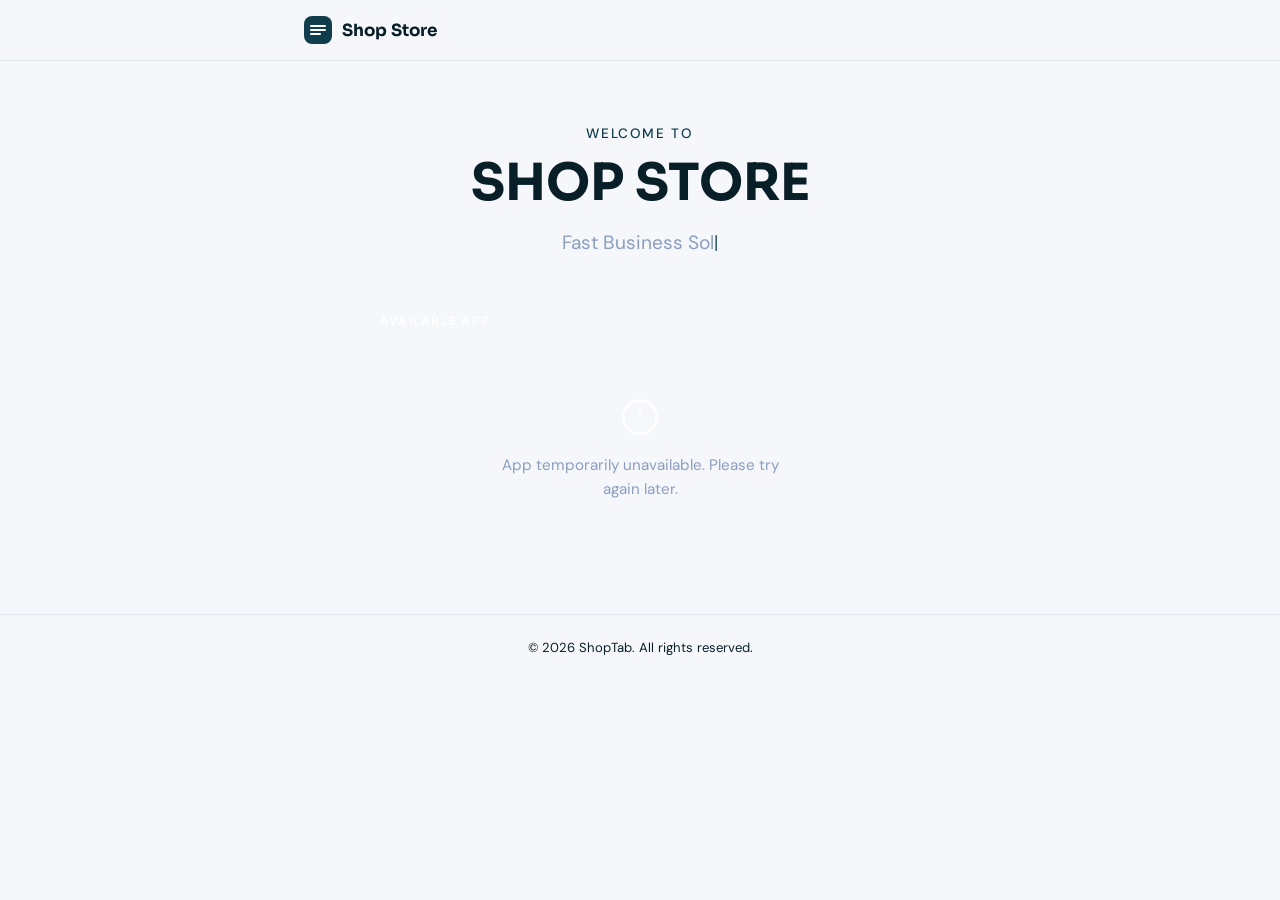
==== commit f13b0d2b: "Add files via upload" ====
--- a/index.html
+++ b/index.html
@@ -1,261 +1,75 @@
 <!DOCTYPE html>
-<html lang="en" data-theme="dark">
+<html lang="en">
 <head>
   <meta charset="UTF-8" />
   <meta name="viewport" content="width=device-width, initial-scale=1.0" />
-  <title>Shop Store — Premium APK Marketplace</title>
-  <meta name="description" content="Download trusted business apps for Nigerian provision shop owners, recharge card sellers, and market traders. Fast. Offline-ready. Built for you." />
-  <meta name="theme-color" content="#07080f" />
-
-  <!-- PWA / Open Graph -->
-  <link rel="manifest" href="./manifest.json" />
-  <meta property="og:title" content="Shop Store — Premium APK Marketplace" />
-  <meta property="og:description" content="Download trusted business apps built for Nigerian entrepreneurs." />
-  <meta property="og:type" content="website" />
-
-  <!-- Favicon -->
-  <link rel="icon" href="data:image/svg+xml,<svg xmlns='http://www.w3.org/2000/svg' viewBox='0 0 100 100'><text y='.9em' font-size='90'>🛍️</text></svg>" />
-
-  <!-- Stylesheet -->
-  <link rel="stylesheet" href="./assets/css/main.css" />
-
-  <style>
-    /* Spin keyframe for install button */
-    @keyframes spin { to { transform: rotate(360deg); } }
-    /* Upload toast (used in admin) */
-    .upload-toast { display:none; padding:12px 18px; border-radius:10px; font-size:0.85rem; font-weight:600; margin-top:16px; }
-    .upload-toast.success { background:rgba(16,185,129,0.12); border:1px solid rgba(16,185,129,0.3); color:#10b981; }
-    .upload-toast.error { background:rgba(239,68,68,0.12); border:1px solid rgba(239,68,68,0.3); color:#ef4444; }
-    /* JSON output */
-    #json-output-wrap { display:none; margin-top:20px; }
-    #json-output { background:#0a0c16; border:1px solid rgba(0,229,255,0.15); border-radius:10px; padding:16px; font-family:'Share Tech Mono',monospace; font-size:0.75rem; color:#00e5ff; white-space:pre-wrap; word-break:break-all; max-height:300px; overflow-y:auto; }
-  </style>
+  <title>Shop Store</title>
+  <meta name="description" content="Apps Market For Shop Owners — fast, simple, reliable business tools." />
+  <link rel="icon" type="image/svg+xml" href="assets/favicon.svg" />
+  <link rel="stylesheet" href="style.css" />
+  <link rel="preconnect" href="https://fonts.googleapis.com" />
+  <link rel="preconnect" href="https://fonts.gstatic.com" crossorigin />
+  <link href="https://fonts.googleapis.com/css2?family=DM+Sans:wght@400;500;600&family=Sora:wght@600;700&display=swap" rel="stylesheet" />
 </head>
 <body>
 
-<!-- ─── LOADING SCREEN ─── -->
-<div id="loading-screen">
-  <div class="loader-logo">🛍️ Shop Store</div>
-  <div class="loader-bar-wrap"><div class="loader-bar"></div></div>
-  <div class="loader-text">Loading marketplace…</div>
-</div>
-
-<!-- ─── BACKGROUND CANVAS ─── -->
-<canvas id="bg-canvas" aria-hidden="true"></canvas>
-
-<!-- ─── NAVBAR ─── -->
-<nav class="navbar" role="navigation" aria-label="Main navigation">
-  <div class="nav-brand">
-    <div class="nav-logo" aria-hidden="true">🛍️</div>
-    <span class="nav-name">Shop Store</span>
+  <!-- Offline Banner -->
+  <div id="offline-banner" class="offline-banner hidden">
+    <svg width="16" height="16" viewBox="0 0 24 24" fill="none" stroke="currentColor" stroke-width="2"><path d="M1 1l22 22M16.72 11.06A10.94 10.94 0 0 1 19 12.55M5 12.55a10.94 10.94 0 0 1 5.17-2.39M10.71 5.05A16 16 0 0 1 22.56 9M1.42 9a15.91 15.91 0 0 1 4.7-2.88M8.53 16.11a6 6 0 0 1 6.95 0M12 20h.01"/></svg>
+    You are offline. connect to internet to install app.
   </div>
 
-  <ul class="nav-links" role="list">
-    <li><a href="#hero" class="active">Home</a></li>
-    <li><a href="#featured">Featured</a></li>
-    <li><a href="#all-apps">All Apps</a></li>
-    <li><a href="#trust">About</a></li>
-  </ul>
+  <!-- Loading Spinner -->
+  <div id="loading-screen" class="loading-screen">
+    <div class="spinner"></div>
+  </div>
 
-  <div class="nav-right">
-    <div class="nav-search-wrap">
-      <input type="text" class="nav-search" id="nav-search-input" placeholder="Search apps… (Ctrl+K)" aria-label="Search apps" />
-      <button class="btn-search open-search" aria-label="Open search">🔍</button>
-    </div>
-    <button class="btn-theme" aria-label="Toggle theme">☀️</button>
-    <button class="hamburger" aria-label="Toggle mobile menu" aria-expanded="false">
-      <span></span><span></span><span></span>
-    </button>
-  </div>
-</nav>
+  <!-- Main Content -->
+  <main id="main-content" class="main hidden">
 
-<!-- ─── MOBILE NAV ─── -->
-<div class="mobile-nav" aria-hidden="true">
-  <a href="#hero">🏠 Home</a>
-  <a href="#featured">⭐ Featured</a>
-  <a href="#all-apps">📦 All Apps</a>
-  <a href="#trust">🛡️ About</a>
-</div>
+    <!-- Header -->
+    <header class="header">
+      <div class="header-inner">
+        <div class="logo">
+          <svg width="28" height="28" viewBox="0 0 28 28" fill="none" xmlns="http://www.w3.org/2000/svg">
+            <rect width="28" height="28" rx="8" fill="#0F3D4C"/>
+            <path d="M7 10h14M7 14h14M7 18h9" stroke="white" stroke-width="2" stroke-linecap="round"/>
+          </svg>
+          <span>Shop Store</span>
+        </div>
+      </div>
+    </header>
 
-<!-- ─── MAIN CONTENT ─── -->
-<main>
+    <!-- Hero -->
+    <section class="hero">
+      <div class="hero-inner">
+        <p class="hero-eyebrow">Welcome To</p>
+        <h1 class="hero-title">SHOP STORE</h1>
+        <p class="hero-subtitle">
+          <span id="typing-text"></span><span class="cursor">|</span>
+        </p>
+      </div>
+    </section>
 
-  <!-- ═══ HERO SECTION ═══ -->
-  <section class="hero" id="hero" aria-label="Hero section">
-    <div class="hero-orb hero-orb-1" aria-hidden="true"></div>
-    <div class="hero-orb hero-orb-2" aria-hidden="true"></div>
-    <div class="hero-orb hero-orb-3" aria-hidden="true"></div>
+    <!-- App Section -->
+    <section class="apps-section">
+      <div class="section-inner">
+        <h2 class="section-label">Available App</h2>
+        <div id="app-card-container"></div>
+        <div id="error-message" class="error-message hidden">
+          <svg width="40" height="40" viewBox="0 0 24 24" fill="none" stroke="currentColor" stroke-width="1.5"><circle cx="12" cy="12" r="10"/><line x1="12" y1="8" x2="12" y2="12"/><line x1="12" y1="16" x2="12.01" y2="16"/></svg>
+          <p>App temporarily unavailable. Please try again later.</p>
+        </div>
+      </div>
+    </section>
 
-    <div class="hero-badge">
-      <span class="hero-badge-dot" aria-hidden="true"></span>
-      🇳🇬 Made for Nigerian Businesses
-    </div>
+    <!-- Footer -->
+    <footer class="footer">
+      <p>&copy; <span id="year"></span> ShopTab. All rights reserved.</p>
+    </footer>
 
-    <h1 class="hero-title">
-      Welcome To<br>
-      <span class="gradient-text">Shop Store</span>
-    </h1>
+  </main>
 
-    <p class="hero-typewriter" aria-live="polite">
-      <span id="typewriter-text"></span><span class="typewriter-cursor" aria-hidden="true"></span>
-    </p>
-
-    <div class="hero-actions">
-      <a href="#all-apps" class="btn btn-primary">
-        📦 Browse Apps
-      </a>
-      <button class="btn btn-ghost open-search">
-        🔍 Search Apps
-      </button>
-    </div>
-
-    <div class="hero-stats" aria-label="Store statistics">
-      <div class="stat-item">
-        <span class="stat-num" data-counter="15420" data-suffix="+">0</span>
-        <span class="stat-label">Total Installs</span>
-      </div>
-      <div class="stat-item">
-        <span class="stat-num" data-counter="3" data-suffix="">0</span>
-        <span class="stat-label">Apps Available</span>
-      </div>
-      <div class="stat-item">
-        <span class="stat-num" data-counter="100" data-suffix="%">0</span>
-        <span class="stat-label">Free to Download</span>
-      </div>
-      <div class="stat-item">
-        <span class="stat-num" data-counter="24" data-suffix="/7">0</span>
-        <span class="stat-label">Always Online</span>
-      </div>
-    </div>
-  </section>
-
-  <!-- ═══ FEATURED APPS ═══ -->
-  <section id="featured" aria-labelledby="featured-heading">
-    <div class="section-header">
-      <div>
-        <h2 class="section-title" id="featured-heading">⭐ Featured Apps</h2>
-        <p class="section-subtitle">Handpicked tools for serious business owners</p>
-      </div>
-      <a href="#all-apps" class="section-link">View all →</a>
-    </div>
-    <div class="apps-grid" id="featured-grid" aria-label="Featured apps grid">
-      <!-- Dynamically populated -->
-    </div>
-  </section>
-
-  <!-- ═══ ALL APPS ═══ -->
-  <section id="all-apps" aria-labelledby="all-apps-heading">
-    <div class="section-header">
-      <div>
-        <h2 class="section-title" id="all-apps-heading">📦 All Apps</h2>
-        <p class="section-subtitle">Browse our full collection</p>
-      </div>
-    </div>
-
-    <!-- Category Filter -->
-    <div class="category-filter" role="group" aria-label="Filter apps by category">
-      <!-- Dynamically populated -->
-    </div>
-
-    <div class="apps-grid" id="apps-grid" aria-label="All apps grid">
-      <!-- Dynamically populated -->
-    </div>
-  </section>
-
-  <!-- ═══ RECENTLY ADDED ═══ -->
-  <section id="recent" aria-labelledby="recent-heading">
-    <div class="section-header">
-      <div>
-        <h2 class="section-title" id="recent-heading">🆕 Recently Added</h2>
-        <p class="section-subtitle">Fresh apps just dropped</p>
-      </div>
-    </div>
-    <div class="apps-grid" id="recent-grid" aria-label="Recently added apps">
-      <!-- Dynamically populated -->
-    </div>
-  </section>
-
-  <!-- ═══ TRUST SECTION ═══ -->
-  <section id="trust" class="trust-section" aria-labelledby="trust-heading">
-    <div class="section-header">
-      <div>
-        <h2 class="section-title" id="trust-heading">🛡️ Why Businesses Trust Us</h2>
-        <p class="section-subtitle">Built different. Built for Nigeria.</p>
-      </div>
-    </div>
-    <div class="trust-grid" role="list">
-      <div class="trust-item" role="listitem">
-        <div class="trust-icon" aria-hidden="true">🔒</div>
-        <div class="trust-title">Verified APKs</div>
-        <p class="trust-desc">Every app is manually reviewed before listing. No malware, no surprises.</p>
-      </div>
-      <div class="trust-item" role="listitem">
-        <div class="trust-icon" aria-hidden="true">📶</div>
-        <div class="trust-title">Offline Ready</div>
-        <p class="trust-desc">All our apps work without internet. Built for areas with poor connectivity.</p>
-      </div>
-      <div class="trust-item" role="listitem">
-        <div class="trust-icon" aria-hidden="true">🇳🇬</div>
-        <div class="trust-title">Made for Nigeria</div>
-        <p class="trust-desc">Apps designed with Naira, Pidgin, and the hustle of Nigerian traders in mind.</p>
-      </div>
-      <div class="trust-item" role="listitem">
-        <div class="trust-icon" aria-hidden="true">⚡</div>
-        <div class="trust-title">Fast & Lightweight</div>
-        <p class="trust-desc">Small APK sizes optimised for Android 8+ devices common in the Nigerian market.</p>
-      </div>
-    </div>
-  </section>
-
-</main>
-
-<!-- ─── FOOTER ─── -->
-<footer>
-  <div class="footer-grid">
-    <div class="footer-brand">
-      <div class="nav-brand">
-        <div class="nav-logo" aria-hidden="true">🛍️</div>
-        <span class="nav-name">Shop Store</span>
-      </div>
-      <p>Your #1 marketplace for business APKs built by AmeenDesigns — trusted by provision store owners, recharge card sellers, and market traders across Nigeria.</p>
-    </div>
-    <div class="footer-col">
-      <h4>Store</h4>
-      <a href="#featured">Featured Apps</a>
-      <a href="#all-apps">All Apps</a>
-      <a href="#recent">New Arrivals</a>
-    </div>
-    <div class="footer-col">
-      <h4>Info</h4>
-      <a href="#trust">Why Trust Us</a>
-      <a href="https://wa.me/2348000000000" target="_blank" rel="noopener">WhatsApp Support</a>
-      <a href="mailto:support@shopstore.ng">Contact Us</a>
-    </div>
-  </div>
-  <div class="footer-bottom">
-    <span>© 2026 Shop Store by <a href="https://ameendesigns.com" target="_blank" rel="noopener">AmeenDesigns</a>. All rights reserved.</span>
-    <span>Built with ❤️ for Nigerian Businesses 🇳🇬</span>
-  </div>
-</footer>
-
-<!-- ─── SEARCH OVERLAY ─── -->
-<div id="search-overlay" class="search-overlay" role="dialog" aria-modal="true" aria-label="Search apps">
-  <div class="search-modal">
-    <div class="search-input-wrap">
-      <span class="search-icon" aria-hidden="true">🔍</span>
-      <input type="text" id="search-main-input" placeholder="Search apps by name, category, or tag…" autocomplete="off" aria-label="Search query" />
-    </div>
-    <div id="search-results" class="search-results" aria-live="polite" aria-label="Search results">
-      <p class="search-empty">Start typing to search apps…</p>
-    </div>
-  </div>
-</div>
-
-<!-- ─── TOAST CONTAINER ─── -->
-<div id="toast-container" aria-live="polite" aria-label="Notifications"></div>
-
-<!-- ─── SCRIPTS ─── -->
-<script src="./assets/js/main.js"></script>
-
+  <script src="script.js"></script>
 </body>
 </html>
--- a/style.css
+++ b/style.css
@@ -0,0 +1,319 @@
+/* =========================================
+   SHOP STORE — style.css
+   ========================================= */
+
+/* --- Reset & Base --- */
+*, *::before, *::after { box-sizing: border-box; margin: 0; padding: 0; }
+
+:root {
+  --blue:       #0F3D4C;
+  --blue-dark:  #0a2b36;
+  --blue-light: #E8F0FF;
+  --text-dark:  #081f27;
+  --text-mid:   #8b9ec0;
+  --text-light: #ffffff;
+  --bg:         #F5F7FA;
+  --white:      #FFFFFF;
+  --border:     #E2E8F0;
+  --shadow-sm:  0 1px 4px rgba(0,0,0,.06), 0 4px 16px rgba(0,0,0,.06);
+  --shadow-md:  0 4px 24px rgba(26,107,255,.12), 0 1px 4px rgba(0,0,0,.06);
+  --radius:     16px;
+  --radius-sm:  10px;
+  --font-head:  'Sora', sans-serif;
+  --font-body:  'DM Sans', sans-serif;
+}
+
+html { scroll-behavior: smooth; }
+
+body {
+  font-family: var(--font-body);
+  background: var(--bg);
+  color: var(--text-dark);
+  min-height: 100vh;
+  -webkit-font-smoothing: antialiased;
+}
+
+/* --- Utilities --- */
+.hidden { display: none !important; }
+
+/* --- Offline Banner --- */
+.offline-banner {
+  position: fixed;
+  top: 0; left: 0; right: 0;
+  z-index: 9999;
+  background: #FF4D4D;
+  color: #fff;
+  font-size: .85rem;
+  font-weight: 500;
+  text-align: center;
+  padding: .6rem 1rem;
+  display: flex;
+  align-items: center;
+  justify-content: center;
+  gap: .5rem;
+}
+
+/* --- Loading Screen --- */
+.loading-screen {
+  position: fixed;
+  inset: 0;
+  background: var(--bg);
+  display: flex;
+  align-items: center;
+  justify-content: center;
+  z-index: 999;
+  transition: opacity .4s ease;
+}
+
+.loading-screen.fade-out { opacity: 0; pointer-events: none; }
+
+.spinner {
+  width: 40px; height: 40px;
+  border: 3px solid var(--border);
+  border-top-color: var(--blue);
+  border-radius: 50%;
+  animation: spin .8s linear infinite;
+}
+
+@keyframes spin { to { transform: rotate(360deg); } }
+
+/* --- Header --- */
+.header {
+  position: sticky;
+  top: 0;
+  z-index: 100;
+  background: rgba(245,247,250,.85);
+  backdrop-filter: blur(12px);
+  -webkit-backdrop-filter: blur(12px);
+  border-bottom: 1px solid var(--border);
+}
+
+.header-inner {
+  max-width: 720px;
+  margin: 0 auto;
+  padding: 1rem 1.5rem;
+}
+
+.logo {
+  display: flex;
+  align-items: center;
+  gap: .6rem;
+  font-family: var(--font-head);
+  font-size: 1.05rem;
+  font-weight: 700;
+  color: var(--text-dark);
+  text-decoration: none;
+}
+
+/* --- Hero --- */
+.hero {
+  padding: 4rem 1.5rem 2.5rem;
+  text-align: center;
+}
+
+.hero-inner { max-width: 600px; margin: 0 auto; }
+
+.hero-eyebrow {
+  font-size: .85rem;
+  font-weight: 500;
+  letter-spacing: .12em;
+  text-transform: uppercase;
+  color: var(--blue);
+  margin-bottom: .75rem;
+}
+
+.hero-title {
+  font-family: var(--font-head);
+  font-size: clamp(2.2rem, 6vw, 3.2rem);
+  font-weight: 700;
+  color: var(--text-dark);
+  line-height: 1.15;
+  margin-bottom: 1.1rem;
+}
+
+.hero-subtitle {
+  font-size: clamp(1rem, 3vw, 1.2rem);
+  color: var(--text-mid);
+  font-weight: 400;
+  min-height: 1.8em;
+}
+
+.cursor {
+  display: inline-block;
+  color: var(--blue);
+  animation: blink .9s step-end infinite;
+  font-weight: 300;
+}
+
+@keyframes blink { 50% { opacity: 0; } }
+
+/* --- Apps Section --- */
+.apps-section {
+  padding: .5rem 1.5rem 4rem;
+}
+
+.section-inner { max-width: 520px; margin: 0 auto; }
+
+.section-label {
+  font-size: .78rem;
+  font-weight: 600;
+  letter-spacing: .1em;
+  text-transform: uppercase;
+  color: var(--text-light);
+  margin-bottom: 1.25rem;
+}
+
+/* --- App Card --- */
+.app-card {
+  background: var(--blue);
+  border: 1px solid var(--border);
+  border-radius: var(--radius);
+  padding: 1.75rem;
+  box-shadow: var(--shadow-sm);
+  display: flex;
+  flex-direction: column;
+  gap: 1.25rem;
+  opacity: 0;
+  transform: translateY(16px);
+  animation: fadeUp .5s ease forwards;
+}
+
+@keyframes fadeUp {
+  to { opacity: 1; transform: translateY(0); }
+}
+
+.app-card-top {
+  display: flex;
+  align-items: center;
+  gap: 1.1rem;
+}
+
+.app-icon {
+  width: 72px;
+  height: 72px;
+  border-radius: 18px;
+  object-fit: cover;
+  box-shadow: 0 2px 10px rgba(0,0,0,.1);
+  flex-shrink: 0;
+  background: var(--white);
+}
+
+.app-icon-fallback {
+  width: 72px;
+  height: 72px;
+  border-radius: 18px;
+  background: var(--blue-light);
+  display: flex;
+  align-items: center;
+  justify-content: center;
+  flex-shrink: 0;
+  color: var(--blue);
+}
+
+.app-info { flex: 1; min-width: 0; }
+
+.app-name {
+  font-family: var(--font-head);
+  font-size: 1.15rem;
+  font-weight: 700;
+  color: var(--text-light);
+  margin-bottom: .25rem;
+  white-space: nowrap;
+  overflow: hidden;
+  text-overflow: ellipsis;
+}
+
+.app-version {
+  display: inline-block;
+  font-size: .75rem;
+  font-weight: 500;
+  color: var(--blue);
+  background: var(--white);
+  padding: .2rem .65rem;
+  border-radius: 99px;
+}
+
+.app-description {
+  font-size: .95rem;
+  color: var(--text-light);
+  line-height: 1.6;
+}
+
+/* --- Install Button --- */
+.install-btn {
+  display: flex;
+  align-items: center;
+  justify-content: center;
+  gap: .55rem;
+  width: 100%;
+  padding: .9rem 1.5rem;
+  background: var(--blue);
+  color: #fff;
+  font-family: var(--font-body);
+  font-size: 1rem;
+  font-weight: 600;
+  border: none;
+  border-radius: var(--radius-sm);
+  cursor: pointer;
+  text-decoration: none;
+  transition: background .2s ease, transform .15s ease, box-shadow .2s ease;
+  box-shadow: 0 4px 14px rgba(26, 221, 255, 0.322);
+  user-select: none;
+}
+
+.install-btn:hover {
+  background: var(--blue-dark);
+  box-shadow: 0 6px 20px rgba(26,107,255,.45);
+  transform: translateY(-1px);
+}
+
+.install-btn:active {
+  transform: translateY(0);
+  box-shadow: 0 2px 8px rgba(26,107,255,.3);
+}
+
+.install-btn svg { flex-shrink: 0; }
+
+/* --- Error Message --- */
+.error-message {
+  text-align: center;
+  padding: 3rem 1.5rem;
+  color: var(--text-mid);
+  display: flex;
+  flex-direction: column;
+  align-items: center;
+  gap: 1rem;
+}
+
+.error-message svg { color: var(--text-light); }
+
+.error-message p {
+  font-size: .95rem;
+  max-width: 280px;
+  line-height: 1.6;
+}
+
+/* --- Footer --- */
+.footer {
+  text-align: center;
+  padding: 1.5rem;
+  font-size: .82rem;
+  color: var(--text-dark);
+  border-top: 1px solid var(--border);
+}
+
+/* --- Fade-in for main --- */
+.main {
+  opacity: 0;
+  transition: opacity .4s ease;
+}
+.main.visible { opacity: 1; }
+
+/* --- Responsive --- */
+@media (max-width: 480px) {
+  .hero { padding: 2.5rem 1.25rem 2rem; }
+  .apps-section { padding: .5rem 1.25rem 3rem; }
+  .app-card { padding: 1.35rem; }
+  .app-icon, .app-icon-fallback { width: 60px; height: 60px; border-radius: 14px; }
+  .app-name { font-size: 1.05rem; }
+}
